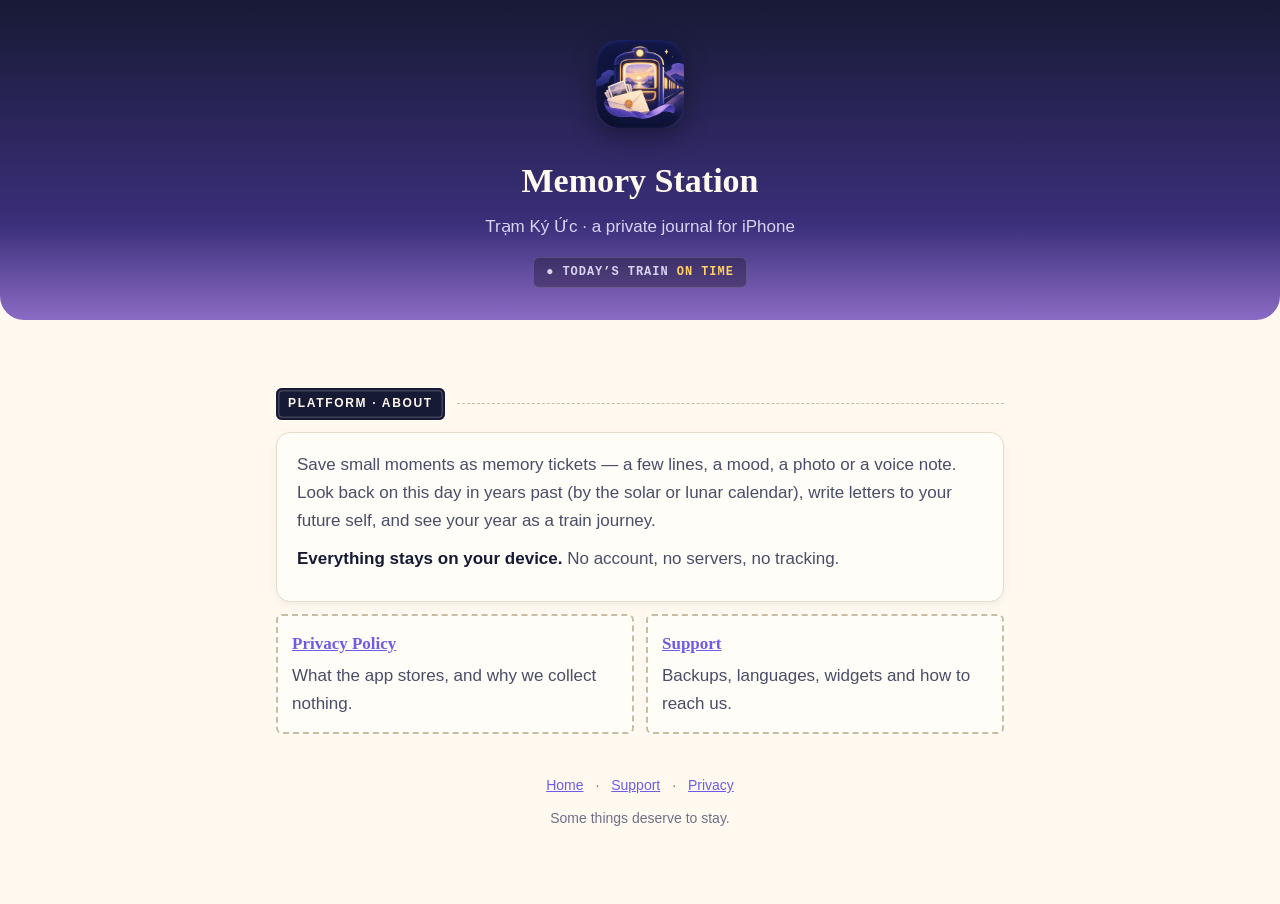
==== index.html @ 6fb0e3b6 "Add Memory Station privacy policy and support pages" ====
<!doctype html>
<html lang="en">
<head>
<meta charset="utf-8">
<meta name="viewport" content="width=device-width, initial-scale=1">
<title>Memory Station — Trạm Ký Ức</title>
<meta name="description" content="A private, offline journal for iPhone. Keep the moments worth remembering — they never leave your device.">
<link rel="icon" href="icon.png">
<link rel="stylesheet" href="style.css">
</head>
<body>
<header class="hero">
  <img src="icon.png" alt="Memory Station app icon">
  <h1>Memory Station</h1>
  <p>Trạm Ký Ức · a private journal for iPhone</p>
  <div class="board">● TODAY’S TRAIN <b>ON TIME</b></div>
</header>

<main class="wrap">
  <div class="sign"><span>Platform · About</span></div>
  <div class="ticket">
    <p>Save small moments as memory tickets — a few lines, a mood, a photo or a voice note. Look back on this day in years past (by the solar or lunar calendar), write letters to your future self, and see your year as a train journey.</p>
    <p><strong>Everything stays on your device.</strong> No account, no servers, no tracking.</p>
  </div>

  <div class="summary" style="margin-top:12px">
    <div class="stamp"><b><a href="privacy/">Privacy Policy</a></b>What the app stores, and why we collect nothing.</div>
    <div class="stamp"><b><a href="support/">Support</a></b>Backups, languages, widgets and how to reach us.</div>
  </div>

  <footer>
    <p><a href="./">Home</a> · <a href="support/">Support</a> · <a href="privacy/">Privacy</a></p>
    <p>Some things deserve to stay.</p>
  </footer>
</main>
</body>
</html>
---- style.css ----
:root {
  --bg: #FFF9F0; --paper: #FFFDF7; --edge: #E6DCC8; --perf: #C9BCA3;
  --ink: #171A35; --ink-2: #4A4D68; --muted: #6E7088;
  --primary: #6E5CE6; --gold: #FFD166; --navy: #171A35; --warn: #A15C00;
}
@media (prefers-color-scheme: dark) {
  :root:not([data-theme="light"]) {
    --bg: #101226; --paper: #1D2044; --edge: #343869; --perf: #4A4E80;
    --ink: #F5F1EA; --ink-2: #C4C2D6; --muted: #9496AE; --primary: #9D90F8; --warn: #FFC56B;
  }
}
* { box-sizing: border-box; }
html { -webkit-text-size-adjust: 100%; }
body {
  margin: 0; background: var(--bg); color: var(--ink-2);
  font: 17px/1.65 -apple-system, BlinkMacSystemFont, "Segoe UI", Roboto, sans-serif;
}
.wrap { max-width: 760px; margin: 0 auto; padding: 32px 16px 64px; }
header.hero {
  background: linear-gradient(180deg, #171A35, #3B2F7A 70%, #8B6BC4);
  color: #FFF9F0; border-radius: 0 0 24px 24px; padding: 40px 16px 32px; text-align: center;
}
header.hero img { width: 88px; height: 88px; border-radius: 20px; box-shadow: 0 8px 24px rgba(0,0,0,.35); }
header.hero h1 { font-family: "New York", "Iowan Old Style", Georgia, serif; font-size: 34px; margin: 16px 0 4px; color: #FFF9F0; }
header.hero p { margin: 0; color: #D9D4F2; }
.board {
  display: inline-block; margin-top: 16px; padding: 6px 12px; border-radius: 6px;
  background: rgba(0,0,0,.28); border: 1px solid rgba(255,249,240,.15);
  font: 700 12px/1.4 ui-monospace, Menlo, monospace; letter-spacing: .08em; color: #D9D4F2;
}
.board b { color: var(--gold); font-weight: 700; }
.sign {
  display: flex; align-items: center; gap: 12px; margin: 36px 0 12px;
}
.sign span {
  background: var(--navy); color: #FFF9F0; border-radius: 6px; padding: 6px 12px;
  font-size: 12px; font-weight: 800; letter-spacing: .14em; text-transform: uppercase;
  box-shadow: inset 0 0 0 2.5px var(--navy), inset 0 0 0 3.3px rgba(255,249,240,.35);
}
.sign::after { content: ""; flex: 1; border-top: 1.5px dashed var(--perf); }
.ticket {
  background: var(--paper); border: 1px solid var(--edge); border-radius: 14px;
  padding: 18px 20px; box-shadow: 0 3px 10px rgba(23,26,53,.06);
}
.ticket + .ticket { margin-top: 12px; }
h2, h3 { font-family: "New York", "Iowan Old Style", Georgia, serif; color: var(--ink); line-height: 1.3; }
h2 { font-size: 22px; margin: 0 0 8px; }
h3 { font-size: 18px; margin: 18px 0 6px; }
p, li { margin: 0 0 10px; }
ul { padding-left: 20px; margin: 0 0 10px; }
strong { color: var(--ink); }
a { color: var(--primary); }
.summary { display: grid; grid-template-columns: repeat(auto-fit, minmax(200px, 1fr)); gap: 12px; }
.stamp {
  background: var(--paper); border: 2px dashed var(--perf); border-radius: 6px; padding: 14px;
}
.stamp b { display: block; color: var(--ink); font-family: "New York", Georgia, serif; font-size: 17px; margin-bottom: 4px; }
table { width: 100%; border-collapse: collapse; font-size: 15px; }
th, td { text-align: left; vertical-align: top; padding: 10px 8px; border-top: 1px dashed var(--perf); }
th { color: var(--ink); font-weight: 600; white-space: nowrap; }
.muted { color: var(--muted); font-size: 14px; }
footer { margin-top: 40px; text-align: center; color: var(--muted); font-size: 14px; }
footer a { margin: 0 8px; }
@media (max-width: 520px) { th { white-space: normal; } header.hero h1 { font-size: 28px; } }
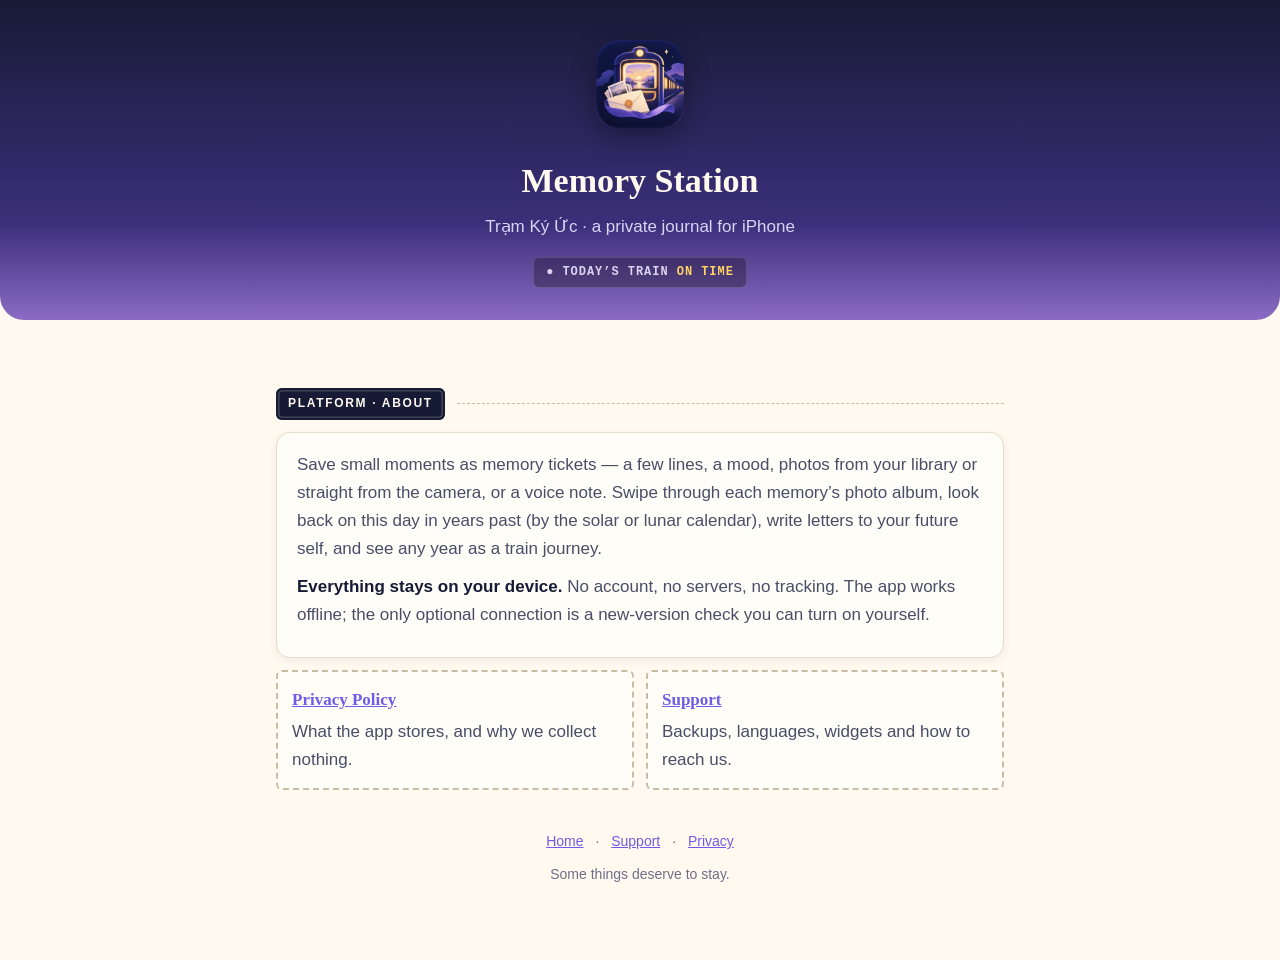
==== commit 6c947b02: "Site: camera permission, photo album, year picker, update check FAQ" ====
--- a/index.html
+++ b/index.html
@@ -19,8 +19,8 @@
 <main class="wrap">
   <div class="sign"><span>Platform · About</span></div>
   <div class="ticket">
-    <p>Save small moments as memory tickets — a few lines, a mood, a photo or a voice note. Look back on this day in years past (by the solar or lunar calendar), write letters to your future self, and see your year as a train journey.</p>
-    <p><strong>Everything stays on your device.</strong> No account, no servers, no tracking.</p>
+    <p>Save small moments as memory tickets — a few lines, a mood, photos from your library or straight from the camera, or a voice note. Swipe through each memory’s photo album, look back on this day in years past (by the solar or lunar calendar), write letters to your future self, and see any year as a train journey.</p>
+    <p><strong>Everything stays on your device.</strong> No account, no servers, no tracking. The app works offline; the only optional connection is a new-version check you can turn on yourself.</p>
   </div>
 
   <div class="summary" style="margin-top:12px">
